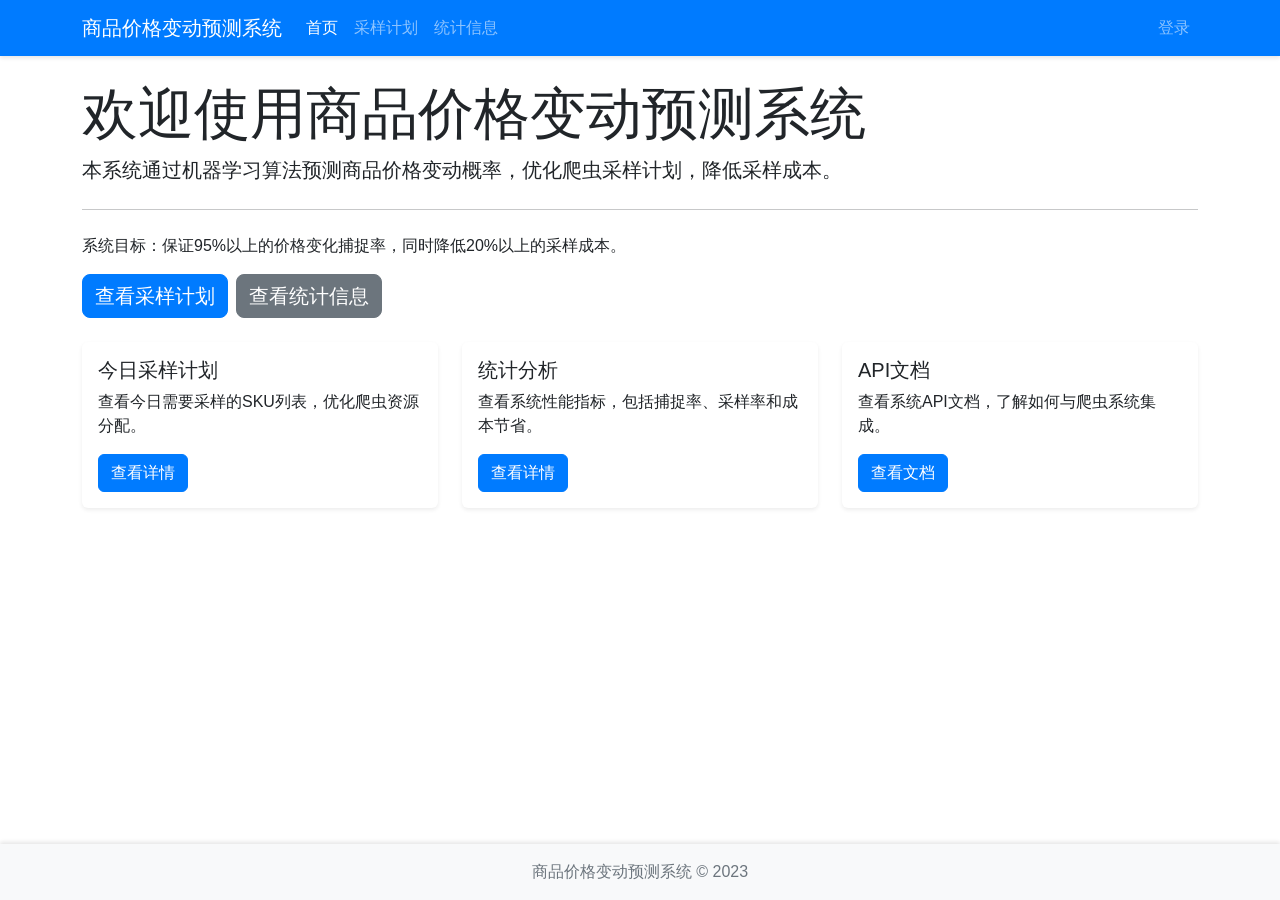
==== templates/index.html @ 19c4157c "全流程" ====
<!DOCTYPE html>
<html lang="zh-CN">
<head>
    <meta charset="UTF-8">
    <meta name="viewport" content="width=device-width, initial-scale=1.0">
    <title>商品价格变动预测系统</title>
    <link rel="stylesheet" href="https://cdn.jsdelivr.net/npm/bootstrap@5.2.3/dist/css/bootstrap.min.css">
    <link rel="stylesheet" href="/static/css/style.css">
</head>
<body>
    <nav class="navbar navbar-expand-lg navbar-dark bg-primary">
        <div class="container">
            <a class="navbar-brand" href="/">商品价格变动预测系统</a>
            <button class="navbar-toggler" type="button" data-bs-toggle="collapse" data-bs-target="#navbarNav">
                <span class="navbar-toggler-icon"></span>
            </button>
            <div class="collapse navbar-collapse" id="navbarNav">
                <ul class="navbar-nav">
                    <li class="nav-item">
                        <a class="nav-link active" href="/">首页</a>
                    </li>
                    <li class="nav-item">
                        <a class="nav-link" href="/sampling">采样计划</a>
                    </li>
                    <li class="nav-item">
                        <a class="nav-link" href="/stats">统计信息</a>
                    </li>
                </ul>
                <ul class="navbar-nav ms-auto">
                    <li class="nav-item">
                        <a class="nav-link" href="#" id="loginBtn">登录</a>
                    </li>
                    <li class="nav-item">
                        <a class="nav-link" href="#" id="userInfo" style="display: none;"></a>
                    </li>
                    <li class="nav-item">
                        <a class="nav-link" href="#" id="logoutBtn" style="display: none;">退出</a>
                    </li>
                </ul>
            </div>
        </div>
    </nav>

    <div class="container mt-4">
        <div class="jumbotron">
            <h1 class="display-4">欢迎使用商品价格变动预测系统</h1>
            <p class="lead">本系统通过机器学习算法预测商品价格变动概率，优化爬虫采样计划，降低采样成本。</p>
            <hr class="my-4">
            <p>系统目标：保证95%以上的价格变化捕捉率，同时降低20%以上的采样成本。</p>
            <div class="d-flex">
                <a class="btn btn-primary btn-lg me-2" href="/sampling" role="button">查看采样计划</a>
                <a class="btn btn-secondary btn-lg" href="/stats" role="button">查看统计信息</a>
            </div>
        </div>

        <div class="row mt-4">
            <div class="col-md-4">
                <div class="card">
                    <div class="card-body">
                        <h5 class="card-title">今日采样计划</h5>
                        <p class="card-text">查看今日需要采样的SKU列表，优化爬虫资源分配。</p>
                        <a href="/sampling" class="btn btn-primary">查看详情</a>
                    </div>
                </div>
            </div>
            <div class="col-md-4">
                <div class="card">
                    <div class="card-body">
                        <h5 class="card-title">统计分析</h5>
                        <p class="card-text">查看系统性能指标，包括捕捉率、采样率和成本节省。</p>
                        <a href="/stats" class="btn btn-primary">查看详情</a>
                    </div>
                </div>
            </div>
            <div class="col-md-4">
                <div class="card">
                    <div class="card-body">
                        <h5 class="card-title">API文档</h5>
                        <p class="card-text">查看系统API文档，了解如何与爬虫系统集成。</p>
                        <a href="/docs" class="btn btn-primary">查看文档</a>
                    </div>
                </div>
            </div>
        </div>
    </div>

    <!-- 登录模态框 -->
    <div class="modal fade" id="loginModal" tabindex="-1">
        <div class="modal-dialog">
            <div class="modal-content">
                <div class="modal-header">
                    <h5 class="modal-title">用户登录</h5>
                    <button type="button" class="btn-close" data-bs-dismiss="modal" aria-label="Close"></button>
                </div>
                <div class="modal-body">
                    <form id="loginForm">
                        <div class="mb-3">
                            <label for="username" class="form-label">用户名</label>
                            <input type="text" class="form-control" id="username" required>
                        </div>
                        <div class="mb-3">
                            <label for="password" class="form-label">密码</label>
                            <input type="password" class="form-control" id="password" required>
                        </div>
                        <div class="alert alert-danger d-none" id="loginError"></div>
                    </form>
                </div>
                <div class="modal-footer">
                    <button type="button" class="btn btn-secondary" data-bs-dismiss="modal">取消</button>
                    <button type="button" class="btn btn-primary" id="loginSubmit">登录</button>
                </div>
            </div>
        </div>
    </div>

    <footer class="footer mt-auto py-3 bg-light">
        <div class="container text-center">
            <span class="text-muted">商品价格变动预测系统 &copy; 2023</span>
        </div>
    </footer>

    <script src="https://cdn.jsdelivr.net/npm/bootstrap@5.2.3/dist/js/bootstrap.bundle.min.js"></script>
    <script src="/static/js/auth.js"></script>
    <script src="/static/js/main.js"></script>
</body>
</html>
---- static/css/style.css ----
/* 全局样式 */
body {
    min-height: 100vh;
    display: flex;
    flex-direction: column;
    font-family: 'Segoe UI', Tahoma, Geneva, Verdana, sans-serif;
}

/* 导航栏样式 */
.navbar {
    box-shadow: 0 2px 4px rgba(0, 0, 0, 0.1);
}

/* 页脚样式 */
.footer {
    margin-top: auto;
    padding: 1rem 0;
    background-color: #f8f9fa;
    box-shadow: 0 -2px 4px rgba(0, 0, 0, 0.1);
}

/* 卡片样式 */
.card {
    margin-bottom: 1.5rem;
    border: none;
    box-shadow: 0 0.125rem 0.25rem rgba(0, 0, 0, 0.075);
    transition: transform 0.2s ease-in-out;
}

.card:hover {
    transform: translateY(-2px);
}

.card-header {
    background-color: #f8f9fa;
    border-bottom: 1px solid rgba(0, 0, 0, 0.05);
    font-weight: 600;
}

/* 表格样式 */
.table {
    margin-bottom: 0;
}

.table th {
    font-weight: 600;
    background-color: #f8f9fa;
}

.table-hover tbody tr:hover {
    background-color: rgba(0, 123, 255, 0.05);
}

/* 按钮样式 */
.btn {
    font-weight: 500;
    padding: 0.375rem 0.75rem;
}

.btn-icon i {
    margin-right: 0.25rem;
}

/* 表单样式 */
.form-control, .form-select {
    border-radius: 0.25rem;
    padding: 0.375rem 0.75rem;
}

/* 模态框样式 */
.modal-header {
    border-bottom: 1px solid rgba(0, 0, 0, 0.05);
}

.modal-footer {
    border-top: 1px solid rgba(0, 0, 0, 0.05);
}

/* 图表容器样式 */
.chart-container {
    position: relative;
    height: 300px;
    width: 100%;
}

/* 响应式调整 */
@media (max-width: 768px) {
    .card-body {
        padding: 1rem;
    }
    
    .btn {
        margin-bottom: 0.5rem;
    }
}

/* 加载动画 */
.spinner-border {
    width: 1rem;
    height: 1rem;
    border-width: 0.2em;
    display: inline-block;
    vertical-align: text-bottom;
}

/* 工具类 */
.text-muted {
    color: #6c757d !important;
}

.bg-light {
    background-color: #f8f9fa !important;
}

/* 自定义颜色 */
.bg-primary {
    background-color: #007bff !important;
}

.btn-primary {
    background-color: #007bff;
    border-color: #007bff;
}

.btn-primary:hover {
    background-color: #0069d9;
    border-color: #0062cc;
}

.btn-secondary {
    background-color: #6c757d;
    border-color: #6c757d;
}

.btn-secondary:hover {
    background-color: #5a6268;
    border-color: #545b62;
}

.btn-success {
    background-color: #28a745;
    border-color: #28a745;
}

.btn-success:hover {
    background-color: #218838;
    border-color: #1e7e34;
}
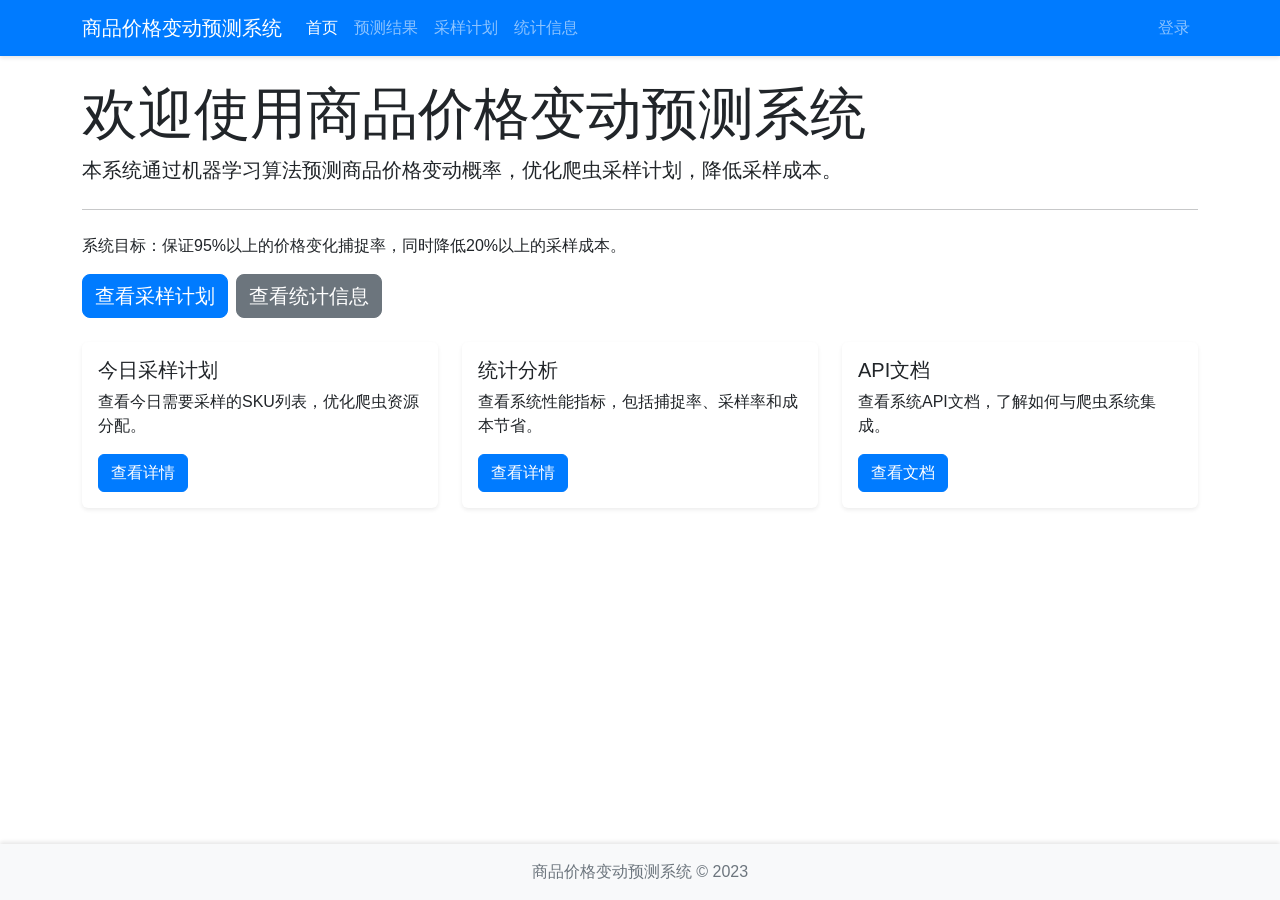
==== commit 686b00fb: "新旧api混乱" ====
--- a/templates/index.html
+++ b/templates/index.html
@@ -5,6 +5,7 @@
     <meta name="viewport" content="width=device-width, initial-scale=1.0">
     <title>商品价格变动预测系统</title>
     <link rel="stylesheet" href="https://cdn.jsdelivr.net/npm/bootstrap@5.2.3/dist/css/bootstrap.min.css">
+    <link rel="stylesheet" href="https://cdn.jsdelivr.net/npm/bootstrap-icons@1.10.0/font/bootstrap-icons.css">
     <link rel="stylesheet" href="/static/css/style.css">
 </head>
 <body>
@@ -18,6 +19,9 @@
                 <ul class="navbar-nav">
                     <li class="nav-item">
                         <a class="nav-link active" href="/">首页</a>
+                    </li>
+                    <li class="nav-item">
+                        <a class="nav-link" href="/predictions">预测结果</a>
                     </li>
                     <li class="nav-item">
                         <a class="nav-link" href="/sampling">采样计划</a>
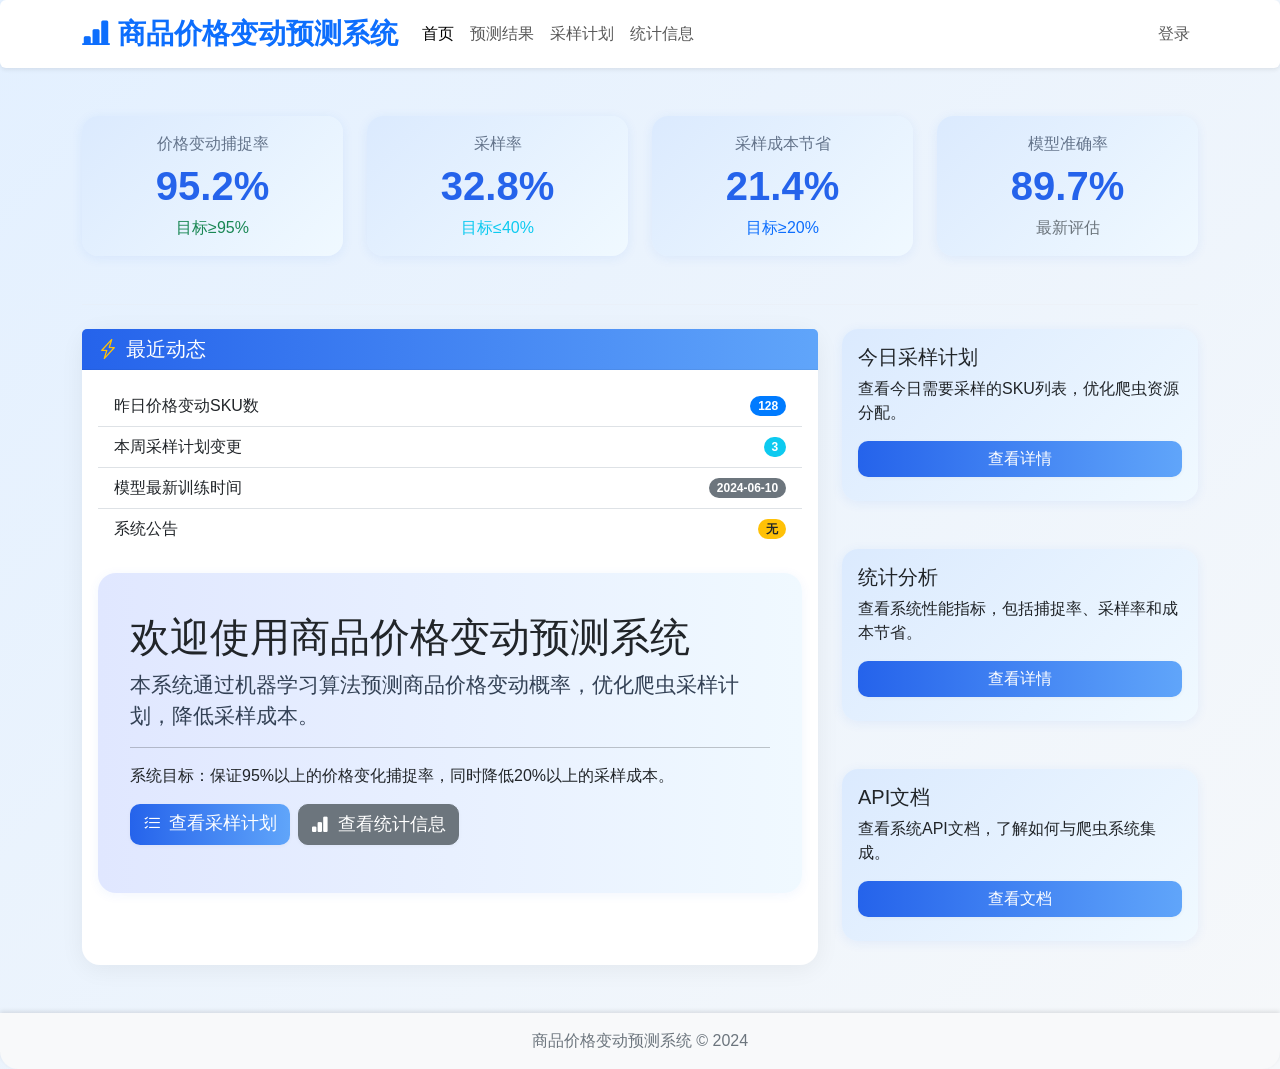
==== commit a011d17d: "接口待优化" ====
--- a/templates/index.html
+++ b/templates/index.html
@@ -6,12 +6,93 @@
     <title>商品价格变动预测系统</title>
     <link rel="stylesheet" href="https://cdn.jsdelivr.net/npm/bootstrap@5.2.3/dist/css/bootstrap.min.css">
     <link rel="stylesheet" href="https://cdn.jsdelivr.net/npm/bootstrap-icons@1.10.0/font/bootstrap-icons.css">
+    <link rel="stylesheet" href="https://cdn.jsdelivr.net/npm/@fortawesome/fontawesome-free@6.4.0/css/all.min.css">
     <link rel="stylesheet" href="/static/css/style.css">
+    <style>
+        body {
+            background: #f6f8fa;
+            font-family: 'Segoe UI', 'PingFang SC', 'Microsoft YaHei', Arial, sans-serif;
+        }
+        .main-bg {
+            background: linear-gradient(135deg, #e3f0ff 0%, #f6f8fa 100%);
+            min-height: 100vh;
+        }
+        .card {
+            border-radius: 18px;
+            box-shadow: 0 4px 24px 0 rgba(0,0,0,0.06);
+        }
+        .card-header {
+            background: linear-gradient(90deg, #2563eb 0%, #60a5fa 100%);
+            color: #fff;
+            border-radius: 18px 18px 0 0;
+        }
+        .stat-card {
+            background: linear-gradient(135deg, #dbeafe 0%, #f0f9ff 100%);
+            border: none;
+            border-radius: 16px;
+            box-shadow: 0 2px 12px 0 rgba(37,99,235,0.08);
+        }
+        .stat-number {
+            font-size: 2.5rem;
+            font-weight: 700;
+            color: #2563eb;
+        }
+        .stat-label {
+            font-size: 1rem;
+            color: #64748b;
+        }
+        .btn, .form-control {
+            border-radius: 10px;
+            box-shadow: 0 1px 4px 0 rgba(0,0,0,0.04);
+        }
+        .btn-primary {
+            background: linear-gradient(90deg, #2563eb 0%, #60a5fa 100%);
+            border: none;
+        }
+        .btn-primary:hover {
+            background: linear-gradient(90deg, #1d4ed8 0%, #3b82f6 100%);
+        }
+        .footer {
+            border-radius: 0 0 18px 18px;
+        }
+        .jumbotron {
+            background: linear-gradient(90deg, #e0e7ff 0%, #f0f9ff 100%);
+            border-radius: 18px;
+            box-shadow: 0 2px 12px 0 rgba(37,99,235,0.06);
+            padding: 2.5rem 2rem;
+            margin-bottom: 2rem;
+        }
+        .display-4 {
+            font-weight: 700;
+            color: #2563eb;
+        }
+        .lead {
+            font-size: 1.3rem;
+            color: #334155;
+        }
+        .main-btns .btn {
+            min-width: 160px;
+            font-size: 1.1rem;
+            margin-right: 1rem;
+        }
+        @media (max-width: 767px) {
+            .main-btns .btn {
+                min-width: 100px;
+                font-size: 1rem;
+                margin-bottom: 1rem;
+            }
+            .jumbotron {
+                padding: 1.2rem 0.5rem;
+            }
+        }
+    </style>
 </head>
-<body>
-    <nav class="navbar navbar-expand-lg navbar-dark bg-primary">
+<body class="main-bg">
+    <nav class="navbar navbar-expand-lg navbar-light bg-white shadow-sm rounded mb-4">
         <div class="container">
-            <a class="navbar-brand" href="/">商品价格变动预测系统</a>
+            <a class="navbar-brand fw-bold fs-3 text-primary" href="/">
+                <i class="bi bi-bar-chart-line-fill me-2"></i>商品价格变动预测系统
+            </a>
             <button class="navbar-toggler" type="button" data-bs-toggle="collapse" data-bs-target="#navbarNav">
                 <span class="navbar-toggler-icon"></span>
             </button>
@@ -44,50 +125,111 @@
             </div>
         </div>
     </nav>
-
     <div class="container mt-4">
-        <div class="jumbotron">
-            <h1 class="display-4">欢迎使用商品价格变动预测系统</h1>
-            <p class="lead">本系统通过机器学习算法预测商品价格变动概率，优化爬虫采样计划，降低采样成本。</p>
-            <hr class="my-4">
-            <p>系统目标：保证95%以上的价格变化捕捉率，同时降低20%以上的采样成本。</p>
-            <div class="d-flex">
-                <a class="btn btn-primary btn-lg me-2" href="/sampling" role="button">查看采样计划</a>
-                <a class="btn btn-secondary btn-lg" href="/stats" role="button">查看统计信息</a>
-            </div>
-        </div>
-
-        <div class="row mt-4">
-            <div class="col-md-4">
-                <div class="card">
-                    <div class="card-body">
-                        <h5 class="card-title">今日采样计划</h5>
-                        <p class="card-text">查看今日需要采样的SKU列表，优化爬虫资源分配。</p>
-                        <a href="/sampling" class="btn btn-primary">查看详情</a>
-                    </div>
-                </div>
-            </div>
-            <div class="col-md-4">
-                <div class="card">
-                    <div class="card-body">
-                        <h5 class="card-title">统计分析</h5>
-                        <p class="card-text">查看系统性能指标，包括捕捉率、采样率和成本节省。</p>
-                        <a href="/stats" class="btn btn-primary">查看详情</a>
-                    </div>
-                </div>
-            </div>
-            <div class="col-md-4">
-                <div class="card">
-                    <div class="card-body">
-                        <h5 class="card-title">API文档</h5>
-                        <p class="card-text">查看系统API文档，了解如何与爬虫系统集成。</p>
-                        <a href="/docs" class="btn btn-primary">查看文档</a>
+        <div class="row mb-4 g-4">
+            <div class="col-md-3">
+                <div class="card stat-card text-center">
+                    <div class="card-body">
+                        <div class="stat-label">价格变动捕捉率</div>
+                        <div class="stat-number" id="captureRate">95.2%</div>
+                        <div class="stat-label text-success">目标≥95%</div>
+                    </div>
+                </div>
+            </div>
+            <div class="col-md-3">
+                <div class="card stat-card text-center">
+                    <div class="card-body">
+                        <div class="stat-label">采样率</div>
+                        <div class="stat-number" id="samplingRate">32.8%</div>
+                        <div class="stat-label text-info">目标≤40%</div>
+                    </div>
+                </div>
+            </div>
+            <div class="col-md-3">
+                <div class="card stat-card text-center">
+                    <div class="card-body">
+                        <div class="stat-label">采样成本节省</div>
+                        <div class="stat-number" id="costSaving">21.4%</div>
+                        <div class="stat-label text-primary">目标≥20%</div>
+                    </div>
+                </div>
+            </div>
+            <div class="col-md-3">
+                <div class="card stat-card text-center">
+                    <div class="card-body">
+                        <div class="stat-label">模型准确率</div>
+                        <div class="stat-number" id="modelAccuracy">89.7%</div>
+                        <div class="stat-label text-secondary">最新评估</div>
+                    </div>
+                </div>
+            </div>
+        </div>
+        <hr class="my-4" style="border-top:1.5px solid #e5e7eb;">
+        <div class="row g-4">
+            <div class="col-lg-8">
+                <div class="card h-100">
+                    <div class="card-header">
+                        <h5 class="mb-0"><i class="bi bi-lightning-charge text-warning me-2"></i>最近动态</h5>
+                    </div>
+                    <div class="card-body">
+                        <ul class="list-group list-group-flush">
+                            <li class="list-group-item d-flex justify-content-between align-items-center">
+                                昨日价格变动SKU数
+                                <span class="badge bg-primary rounded-pill">128</span>
+                            </li>
+                            <li class="list-group-item d-flex justify-content-between align-items-center">
+                                本周采样计划变更
+                                <span class="badge bg-info rounded-pill">3</span>
+                            </li>
+                            <li class="list-group-item d-flex justify-content-between align-items-center">
+                                模型最新训练时间
+                                <span class="badge bg-secondary rounded-pill">2024-06-10</span>
+                            </li>
+                            <li class="list-group-item d-flex justify-content-between align-items-center">
+                                系统公告
+                                <span class="badge bg-warning text-dark rounded-pill">无</span>
+                            </li>
+                        </ul>
+                        <div class="jumbotron mt-4">
+                            <h1 class="display-6">欢迎使用商品价格变动预测系统</h1>
+                            <p class="lead">本系统通过机器学习算法预测商品价格变动概率，优化爬虫采样计划，降低采样成本。</p>
+                            <hr class="my-3">
+                            <p>系统目标：保证95%以上的价格变化捕捉率，同时降低20%以上的采样成本。</p>
+                            <div class="main-btns d-flex flex-wrap">
+                                <a class="btn btn-primary btn-lg me-2 mb-2" href="/sampling" role="button"><i class="bi bi-list-check me-1"></i> 查看采样计划</a>
+                                <a class="btn btn-secondary btn-lg mb-2" href="/stats" role="button"><i class="bi bi-bar-chart-fill me-1"></i> 查看统计信息</a>
+                            </div>
+                        </div>
+                    </div>
+                </div>
+            </div>
+            <div class="col-lg-4">
+                <div class="d-flex flex-column h-100 gap-4">
+                    <div class="card stat-card flex-fill">
+                        <div class="card-body">
+                            <h5 class="card-title">今日采样计划</h5>
+                            <p class="card-text">查看今日需要采样的SKU列表，优化爬虫资源分配。</p>
+                            <a href="/sampling" class="btn btn-primary w-100">查看详情</a>
+                        </div>
+                    </div>
+                    <div class="card stat-card flex-fill">
+                        <div class="card-body">
+                            <h5 class="card-title">统计分析</h5>
+                            <p class="card-text">查看系统性能指标，包括捕捉率、采样率和成本节省。</p>
+                            <a href="/stats" class="btn btn-primary w-100">查看详情</a>
+                        </div>
+                    </div>
+                    <div class="card stat-card flex-fill">
+                        <div class="card-body">
+                            <h5 class="card-title">API文档</h5>
+                            <p class="card-text">查看系统API文档，了解如何与爬虫系统集成。</p>
+                            <a href="/docs" class="btn btn-primary w-100">查看文档</a>
+                        </div>
                     </div>
                 </div>
             </div>
         </div>
     </div>
-
     <!-- 登录模态框 -->
     <div class="modal fade" id="loginModal" tabindex="-1">
         <div class="modal-dialog">
@@ -116,13 +258,11 @@
             </div>
         </div>
     </div>
-
-    <footer class="footer mt-auto py-3 bg-light">
+    <footer class="footer mt-5 py-3 bg-light">
         <div class="container text-center">
-            <span class="text-muted">商品价格变动预测系统 &copy; 2023</span>
+            <span class="text-muted">商品价格变动预测系统 &copy; 2024</span>
         </div>
     </footer>
-
     <script src="https://cdn.jsdelivr.net/npm/bootstrap@5.2.3/dist/js/bootstrap.bundle.min.js"></script>
     <script src="/static/js/auth.js"></script>
     <script src="/static/js/main.js"></script>
